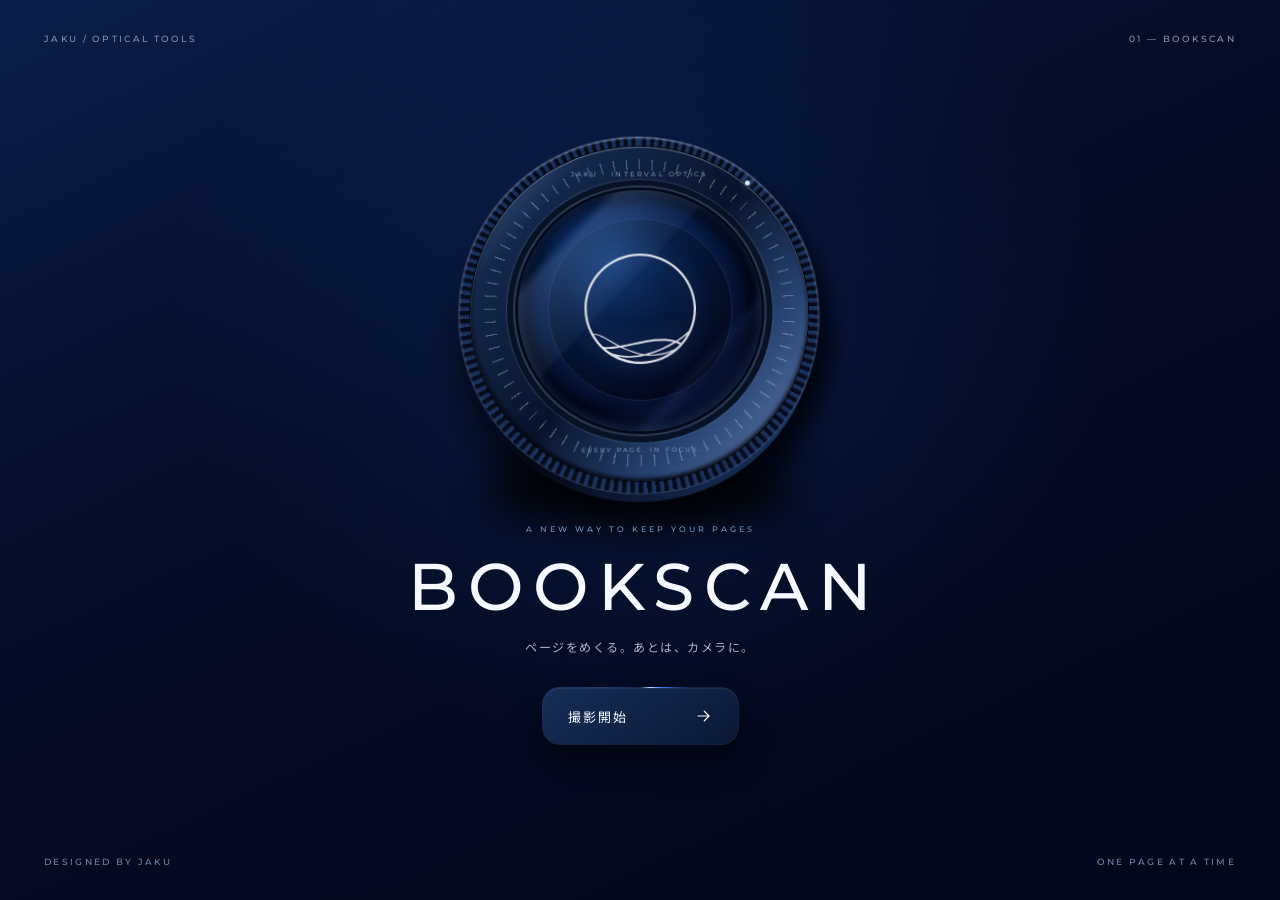
==== index.html @ fdd63ec6 "codex: publish BOOKSCAN static app for GitHub Pages" ====
<!doctype html>
<html lang="ja"><head>
<meta charset="utf-8"><meta name="viewport" content="width=device-width, initial-scale=1, viewport-fit=cover"><meta name="theme-color" content="#03081c"><meta name="apple-mobile-web-app-capable" content="yes"><meta name="apple-mobile-web-app-status-bar-style" content="black-translucent"><meta name="description" content="BOOKSCAN — ページをめくる。あとは、カメラに。JAKUのインターバルカメラ。"><title>BOOKSCAN — JAKU</title>
<link rel="icon" href="./assets/jaku-logo-white.svg" type="image/svg+xml"><link rel="preconnect" href="https://fonts.googleapis.com"><link rel="preconnect" href="https://fonts.gstatic.com" crossorigin><link href="https://fonts.googleapis.com/css2?family=Montserrat:wght@400;500;600;700&family=Noto+Sans+JP:wght@400;500;600&display=swap" rel="stylesheet"><link rel="stylesheet" href="./styles.css"><script src="./vendor/gsap.min.js" defer></script><script type="module" src="./src/app.js"></script>
</head><body data-screen="cover">
<svg class="symbol-library" xmlns="http://www.w3.org/2000/svg" aria-hidden="true"><defs>
<symbol id="i-arrow" viewBox="0 0 24 24"><path d="M5 12h14m-6-6 6 6-6 6"/></symbol><symbol id="i-back" viewBox="0 0 24 24"><path d="m15 6-6 6 6 6"/></symbol><symbol id="i-menu" viewBox="0 0 24 24"><path d="M4 8h16M4 16h16"/></symbol><symbol id="i-close" viewBox="0 0 24 24"><path d="m6 6 12 12M6 18 18 6"/></symbol><symbol id="i-camera" viewBox="0 0 24 24"><path d="M8 5 6 8H3v12h18V8h-3l-2-3Z"/><circle cx="12" cy="13" r="3.5"/></symbol><symbol id="i-flip" viewBox="0 0 24 24"><path d="M20 9a8 8 0 0 0-14-3L3 9m0-5v5h5m-4 6a8 8 0 0 0 14 3l3-3m0 5v-5h-5"/></symbol><symbol id="i-grid" viewBox="0 0 24 24"><rect x="4" y="4" width="16" height="16" rx="1"/><path d="M9.3 4v16M14.7 4v16M4 9.3h16M4 14.7h16"/></symbol><symbol id="i-photo" viewBox="0 0 24 24"><rect x="3" y="3" width="18" height="18" rx="3"/><circle cx="8" cy="8" r="1.5"/><path d="m3 17 5-5 4 4 4-6 5 7"/></symbol><symbol id="i-down" viewBox="0 0 24 24"><path d="m6 9 6 6 6-6"/></symbol>
</defs></svg>
<main id="cover" class="cover">
<div class="cover-top"><span class="micro">JAKU / OPTICAL TOOLS</span><span class="micro">01 — BOOKSCAN</span></div>
<div class="cover-content">
<div id="lens-scene" class="lens-scene" aria-hidden="true"><div class="lens-shadow"></div><div id="lens-object" class="lens-object"><div class="lens-body"></div><div class="lens-knurl"></div><div class="lens-bezel"></div><div class="lens-ticks"></div><div class="lens-label lens-label-top">JAKU · INTERVAL OPTICS</div><div class="lens-label lens-label-bottom">EVERY PAGE. IN FOCUS.</div><div class="lens-glass"><div class="lens-caustic"></div><img src="./assets/jaku-logo-white.svg" alt="" class="lens-logo"><div class="lens-reflection"></div></div><span class="lens-dot"></span></div></div>
<div class="cover-copy"><p class="eyebrow">A NEW WAY TO KEEP YOUR PAGES</p><h1>BOOKSCAN</h1><p class="cover-description">ページをめくる。あとは、カメラに。</p></div>
<button id="enter-camera" class="shiny-cta" type="button"><span>撮影開始</span><svg><use href="#i-arrow"/></svg></button>
</div><div class="cover-bottom"><span class="micro">DESIGNED BY JAKU</span><span class="micro">ONE PAGE AT A TIME</span></div></main>
<main id="camera-screen" class="camera-screen" hidden aria-label="撮影画面">
<header class="camera-header"><button id="open-menu" class="icon-button" type="button" aria-label="メニューを開く"><svg><use href="#i-menu"/></svg></button><div class="camera-wordmark"><img src="./assets/jaku-logo-white.svg" alt="JAKU"><span>BOOKSCAN</span></div><button id="toggle-grid" class="icon-button" type="button" aria-label="グリッド表示" aria-pressed="true"><svg><use href="#i-grid"/></svg></button></header>
<section class="camera-stage" aria-label="カメラプレビュー"><div class="stage-meta"><span><i id="status-dot" class="dot"></i><span id="source-label">STANDBY</span></span><span id="frame-label">3:4 / PORTRAIT</span></div>
<div class="view-well"><div id="viewfinder" class="viewfinder"><video id="camera" autoplay playsinline muted hidden></video><canvas id="mock" width="1280" height="960" hidden></canvas><div id="empty-camera" class="empty-camera"><svg><use href="#i-camera"/></svg><h2>ページを、フレームの中へ。</h2><p id="camera-help">カメラの準備をしています</p><button id="camera-power" class="outline-button" type="button">カメラを開く</button><button id="try-mock" class="text-button" type="button">カメラを使わずに試す</button></div><div id="grid" class="grid-overlay" hidden aria-hidden="true"></div><span class="frame-corner tl"></span><span class="frame-corner tr"></span><span class="frame-corner bl"></span><span class="frame-corner br"></span><div id="countdown" class="countdown" hidden aria-hidden="true">5</div><div id="flash" class="flash" aria-hidden="true"></div><span id="mode-tag" class="mode-tag" hidden>MOCK</span></div></div>
<div class="stage-footer"><span id="dimensions">JPEG / AUTO CAPTURE</span><span>枠の内側が保存されます</span></div></section>
<section class="camera-dock" aria-label="撮影操作"><div class="dock-top"><span class="eyebrow">CAPTURE CONTROL</span><span id="shot-count" class="shot-count">00 <small>/ 10</small></span></div><div class="quick-settings" aria-label="撮影設定"><button type="button" data-sheet="interval" aria-label="撮影間隔を変更"><span>間隔</span><b id="interval-value">5秒</b><svg><use href="#i-down"/></svg></button><button type="button" data-sheet="orientation" aria-label="保存方向を変更"><span>保存方向</span><b id="orientation-value">縦 3:4</b><svg><use href="#i-down"/></svg></button><button type="button" data-sheet="delay" aria-label="開始待ち時間を変更"><span>開始待ち</span><b id="delay-value">5秒</b><svg><use href="#i-down"/></svg></button></div>
<div class="capture-row"><button id="open-gallery" class="thumbnail-button" type="button" aria-label="撮影した写真を開く"><svg><use href="#i-photo"/></svg><img id="latest-photo" alt="最新の写真" hidden><span id="thumbnail-count">0</span></button><div class="shutter-wrap"><button id="start" class="shutter" type="button" aria-label="連続撮影を開始" disabled><span class="shutter-core"></span></button><span id="start-label">連続撮影</span></div><button id="flip-camera" class="icon-button flip-button" type="button" aria-label="前面と背面カメラを切り替え"><svg><use href="#i-flip"/></svg></button></div><div class="dock-bottom"><button id="single" class="text-button" type="button" disabled>1枚だけ撮る</button><span id="session-status" role="status">準備中</span><button type="button" data-sheet="total" id="total-button" class="text-button" aria-label="撮影枚数を変更">10枚で停止</button></div><p id="wake-status" class="sr-only">画面の消灯防止：待機中</p></section></main>
<main id="gallery-screen" class="gallery-screen" hidden><header class="gallery-header"><button id="back-camera" class="icon-button" type="button" aria-label="撮影画面に戻る"><svg><use href="#i-back"/></svg></button><div><p class="eyebrow">YOUR COLLECTION</p><h1>撮影した写真 <span id="gallery-count">0</span></h1></div><img src="./assets/jaku-logo-white.svg" alt="JAKU"></header><div class="gallery-content"><p class="gallery-help">一枚ずつ、手元に残す。</p><div id="gallery-empty" class="gallery-empty"><svg><use href="#i-photo"/></svg><p>撮影した写真がここに並びます。</p></div><div id="gallery" class="gallery"></div><p id="storage-status" class="storage-status">保存領域を確認中…</p><p class="storage-note">写真はこのブラウザに保存されます。大切な写真は「保存」または「共有」から端末へ書き出してください。</p></div></main>
<div id="notice" class="notice" role="status" aria-live="polite" hidden></div>
<dialog id="settings-dialog" class="bottom-sheet" aria-labelledby="sheet-title"><div class="sheet-handle" aria-hidden="true"></div><div class="sheet-header"><div><p class="eyebrow">FINE TUNE</p><h2 id="sheet-title">撮影間隔</h2></div><button type="button" data-close-dialog class="icon-button" aria-label="設定を閉じる"><svg><use href="#i-close"/></svg></button></div><p id="sheet-description"></p><fieldset id="settings"><div id="sheet-options" class="segmented"></div></fieldset><p class="sheet-footnote">設定はこの端末に記憶されます</p></dialog>
<dialog id="menu-dialog" class="bottom-sheet menu-sheet" aria-labelledby="menu-title"><div class="sheet-handle" aria-hidden="true"></div><div class="sheet-header"><h2 id="menu-title">BOOKSCAN</h2><button type="button" data-close-dialog class="icon-button" aria-label="メニューを閉じる"><svg><use href="#i-close"/></svg></button></div><button id="go-home" type="button" class="menu-item">表紙に戻る<span>↗</span></button><button id="menu-gallery" type="button" class="menu-item">撮影した写真<span>↗</span></button><div class="menu-source"><span>撮影ソース</span><div class="segmented"><button type="button" data-mode="camera" aria-pressed="true">実カメラ</button><button type="button" data-mode="mock" aria-pressed="false">モック</button></div></div><p class="menu-note">音声なし。撮影中はこの画面を開いたままに。<br>画面を離れると撮影を停止します。</p><p class="credits"><a href="./credits.html" target="_blank" rel="noopener">Credits & licenses</a><span>JAKU / v0.2</span></p></dialog>
<dialog id="photo-dialog" class="photo-dialog" aria-labelledby="photo-title"><div class="sheet-header"><h2 id="photo-title">撮影した写真</h2><button id="close-photo" class="icon-button" type="button" aria-label="写真を閉じる"><svg><use href="#i-close"/></svg></button></div><img id="large-photo" alt="撮影した写真の拡大表示"><p id="photo-info"></p><div id="detail-actions" class="detail-actions"></div></dialog><noscript>BOOKSCANを使うにはJavaScriptを有効にしてください。</noscript>
</body></html>
---- styles.css ----
/* Shiny border adapted from Ryan Mulligan, codepen.io/hexagoncircle/pen/MWMqXbK.
   MIT license and changes: credits.html. BOOKSCAN / JAKU app study. */
@property --shine-angle{syntax:'<angle>';initial-value:0deg;inherits:false}
:root{color-scheme:dark;--ink:#03081c;--navy:#0b1d4a;--blue:#1f5fd6;--sky:#bfe0ff;--text:#f6f9ff;--muted:#93a6c9;--line:#b9d3ff23;--font:'Montserrat','Noto Sans JP',sans-serif}
*{box-sizing:border-box}html,body{margin:0;min-height:100%;background:var(--ink);color:var(--text);font-family:var(--font);-webkit-font-smoothing:antialiased}body{overflow:hidden}button,a{-webkit-tap-highlight-color:transparent}button{font:inherit;color:inherit;cursor:pointer;touch-action:manipulation;border:0}button:disabled{opacity:.36;cursor:not-allowed}button:focus-visible,a:focus-visible{outline:2px solid #bfe0ff;outline-offset:5px}svg{width:24px;height:24px;fill:none;stroke:currentColor;stroke-width:1.5;stroke-linecap:round;stroke-linejoin:round;flex-shrink:0}a{color:inherit}[hidden]{display:none!important}.symbol-library{position:absolute;width:0;height:0;overflow:hidden}.sr-only{position:absolute;width:1px;height:1px;padding:0;overflow:hidden;clip:rect(0,0,0,0);white-space:nowrap}.micro,.eyebrow{font-size:9px;font-weight:500;letter-spacing:2.3px;line-height:1.5}.eyebrow{margin:0;color:var(--muted)}
.cover{height:100svh;height:100dvh;min-height:480px;position:relative;isolation:isolate;display:flex;flex-direction:column;padding:calc(27px + env(safe-area-inset-top)) max(28px,env(safe-area-inset-right)) calc(25px + env(safe-area-inset-bottom)) max(28px,env(safe-area-inset-left));overflow:hidden;background:radial-gradient(ellipse at 50% 35%,#103d8c45,transparent 52%),linear-gradient(155deg,#0b1d4a 0%,#050d27 40%,#03081c 78%)}.cover::before{content:'';position:absolute;inset:0;background:linear-gradient(90deg,transparent 49.9%,#d1e4ff05 50%,transparent 50.1%),linear-gradient(0deg,transparent 49.9%,#d1e4ff05 50%,transparent 50.1%);background-size:90px 90px;mask-image:radial-gradient(ellipse,#000,transparent 70%);z-index:-1}.cover-top,.cover-bottom{display:flex;align-items:center;justify-content:space-between;gap:20px;color:#8296bb}.cover-top{flex-shrink:0}.cover-bottom{margin-top:auto;color:#7285a9}.cover-content{flex:1;display:flex;flex-direction:column;align-items:center;justify-content:center;min-height:0;padding-bottom:32px}.cover-copy{text-align:center;position:relative}.cover-copy .eyebrow{font-size:8px;letter-spacing:3px;color:#7896c2}.cover h1{font-size:clamp(36px,6vw,66px);font-weight:500;letter-spacing:.15em;margin:16px 0 15px;padding-left:.15em;line-height:1.1}.cover-description{font-size:12px;color:#a8b7d0;font-weight:400;letter-spacing:1.5px;margin:0 0 32px}
.lens-scene{width:330px;height:330px;flex-shrink:0;perspective:850px;position:relative;margin-bottom:20px}.lens-object{width:100%;height:100%;position:absolute;transform:rotateX(13deg) rotateY(-15deg) rotateZ(-9deg);transform-style:preserve-3d}.lens-object>div{position:absolute;border-radius:50%}.lens-shadow{position:absolute;width:80%;height:15%;background:#000;filter:blur(22px);bottom:0;left:10%;opacity:.85;transform:translateY(20px)}.lens-body{inset:9px 0 -9px;background:linear-gradient(120deg,#0c1e43,#030614 45%,#1c3a6d);box-shadow:0 26px 38px #0009,14px 6px 22px #030615,1px 1px 1px #a1c1ff49;transform:translateZ(-16px)}.lens-knurl{inset:0;background:repeating-conic-gradient(from 0deg,#19315b 0deg 1deg,#050b1b 1.6deg 2.7deg);box-shadow:inset 0 1px 2px #d8e9ff91,0 0 0 1px #7191bf50;transform:translateZ(0)}.lens-bezel{inset:12px;background:linear-gradient(130deg,#5373a5 0%,#14284b 20%,#08132b 50%,#294675 75%,#6b86b5 100%);box-shadow:inset 0 1px 1px #cadfff7d,0 0 0 1px #000,inset 0 -2px 4px #000;transform:translateZ(5px)}.lens-ticks{inset:23px;background:repeating-conic-gradient(#9eb9e270 0deg .4deg,transparent .5deg 5deg);mask:radial-gradient(circle,transparent 64%,black 64.5% 69%,transparent 69.5%);transform:translateZ(8px)}.lens-label{font:7px var(--font);letter-spacing:2.2px;color:#9eafd0;text-align:center;width:100%;z-index:1;border-radius:0!important;transform:translateZ(10px)}.lens-label-top{top:38px}.lens-label-bottom{bottom:38px;font-size:6px;letter-spacing:2px}.lens-glass{inset:55px;overflow:hidden;background:radial-gradient(circle at 37% 30%,#123c79 0%,#071c43 30%,#020718 65%,#1b2f65 90%);box-shadow:0 0 0 3px #020817,0 0 0 5px #7b99c64f,0 0 0 11px #071124,0 0 0 12px #5e7fa555,inset 0 0 18px #000,inset 0 -1px 9px #5397ff78;transform:translateZ(12px)}.lens-logo{position:absolute;width:46%;height:46%;left:27%;top:27%;opacity:.85;filter:drop-shadow(0 0 12px #6b9aff77)}.lens-reflection{position:absolute;inset:-25%;background:linear-gradient(133deg,transparent 28%,#b9d7ff25 30%,#d4e5ff0c 43%,transparent 44%,transparent 63%,#678dff14 65%,transparent 68%);transform:translateX(-10px)}.lens-caustic{position:absolute;inset:12%;border-radius:50%;border:1px solid #4564aa4d;box-shadow:0 0 0 14px #1f5fd609,0 0 30px #305ed52b}.lens-dot{position:absolute;right:19%;top:14%;width:5px;height:5px;border-radius:50%;background:#dbeaff;box-shadow:0 0 9px #70aaff;transform:translateZ(12px)}
.shiny-cta{--shine-angle:0deg;position:relative;isolation:isolate;display:flex;align-items:center;justify-content:space-between;gap:66px;min-height:58px;padding:0 25px;border:1px solid transparent;border-radius:18px;background:linear-gradient(145deg,#172e58,#0a1734) padding-box,conic-gradient(from var(--shine-angle),#7799d72b,#bfe0ff 5%,#377cff 10%,#7799d72b 17% 70%,#3c70c780 85%,#7799d72b) border-box;box-shadow:inset 0 1px 0 #e4edff12,0 5px 0 #010615,0 16px 30px #0007;animation:shine 7s linear infinite;font-size:13px;letter-spacing:2px;transition:box-shadow .2s,translate .2s}.shiny-cta svg{width:19px}.shiny-cta:active{translate:0 3px;box-shadow:inset 0 1px 0 #e4edff12,0 2px 0 #010615,0 7px 14px #0005}@keyframes shine{to{--shine-angle:360deg}}
.camera-screen{height:100svh;height:100dvh;padding-top:env(safe-area-inset-top);display:grid;grid-template-rows:60px minmax(0,1fr) auto;background:radial-gradient(ellipse at 80% 100%,#0b1d4a 0,transparent 60%),#03081c;max-width:1400px;margin:auto;overflow:hidden}.camera-header{display:flex;justify-content:space-between;align-items:center;padding:0 max(16px,env(safe-area-inset-right)) 0 max(16px,env(safe-area-inset-left))}.icon-button{width:44px;height:44px;display:inline-flex;align-items:center;justify-content:center;border-radius:50%;background:transparent;color:#b9c9e5}.icon-button:active{background:#c4dbff14}.camera-wordmark{display:flex;align-items:center;gap:10px;font-size:14px;font-weight:600;letter-spacing:2.5px}.camera-wordmark img{width:24px;height:24px}.camera-stage{display:grid;grid-template-rows:27px minmax(0,1fr) 28px;min-height:0;padding:0 max(16px,env(safe-area-inset-right)) 0 max(16px,env(safe-area-inset-left))}.stage-meta,.stage-footer{display:flex;align-items:center;justify-content:space-between;gap:12px;font-size:8px;letter-spacing:1.2px;color:#91a4c4}.stage-meta>span:first-child{display:flex;align-items:center;gap:6px}.stage-footer{font-size:8px;letter-spacing:.6px;color:#8092b2}.dot{width:4px;height:4px;border-radius:50%;display:inline-block;background:#6c7c98}.dot.live{background:#82b8ff;box-shadow:0 0 7px #4f93ff}.view-well{min-height:0;position:relative;display:flex;align-items:center;justify-content:center;container-type:size;background:#020611;border-radius:8px;overflow:hidden;box-shadow:0 0 0 1px #9cc3ff15,inset 0 0 30px #0009}.viewfinder{width:100%;max-height:100%;aspect-ratio:3/4;position:relative;overflow:hidden;background:radial-gradient(ellipse at 50% 30%,#102749,#06112a 70%)}.viewfinder.landscape{aspect-ratio:4/3}@supports(width:1cqw){.viewfinder{width:min(100cqw,75cqh)}.viewfinder.landscape{width:min(100cqw,133.333cqh)}}.viewfinder video,.viewfinder canvas{display:block;width:100%;height:100%;position:absolute;inset:0;object-fit:cover}.empty-camera{position:absolute;inset:0;display:flex;flex-direction:column;justify-content:center;align-items:center;text-align:center;padding:14px}.empty-camera>svg{width:36px;height:36px;color:#8cace0;margin-bottom:14px;stroke-width:1}.empty-camera h2{font-size:13px;letter-spacing:.5px;font-weight:400;margin:0 0 10px}.empty-camera p{font-size:10px;line-height:1.7;color:#9fb2d4;margin:0 0 15px}.outline-button{min-height:44px;padding:8px 18px;border:1px solid #7099db66;background:#244d8829;border-radius:10px;font-size:11px}.text-button{background:transparent;color:#acc3e7;font-size:10px;min-height:44px;padding:8px}.grid-overlay{position:absolute;inset:0;background:linear-gradient(90deg,transparent 33.2%,#fff3 33.3%,transparent 33.5%,transparent 66.5%,#fff3 66.6%,transparent 66.8%),linear-gradient(0deg,transparent 33.2%,#fff3 33.3%,transparent 33.5%,transparent 66.5%,#fff3 66.6%,transparent 66.8%);pointer-events:none}.frame-corner{position:absolute;width:17px;height:17px;border-color:#d7e6ffb5;border-style:solid;border-width:0;pointer-events:none}.tl{top:8px;left:8px;border-top-width:1px;border-left-width:1px}.tr{top:8px;right:8px;border-top-width:1px;border-right-width:1px}.bl{bottom:8px;left:8px;border-bottom-width:1px;border-left-width:1px}.br{bottom:8px;right:8px;border-bottom-width:1px;border-right-width:1px}.mode-tag{position:absolute;top:16px;left:50%;transform:translateX(-50%);border:1px solid #fff4;background:#03081caa;border-radius:4px;padding:3px 6px;font-size:8px;letter-spacing:2px}.countdown{position:absolute;inset:0;display:flex;justify-content:center;align-items:center;font-size:64px;font-weight:400;text-shadow:0 2px 24px #0009;pointer-events:none}.flash{position:absolute;inset:0;background:#c9e2ff;opacity:0;pointer-events:none}.flash.fire{animation:expose .28s ease-out}@keyframes expose{0%{opacity:.45}100%{opacity:0}}
.camera-dock{padding:8px max(22px,env(safe-area-inset-right)) calc(6px + env(safe-area-inset-bottom)) max(22px,env(safe-area-inset-left));background:linear-gradient(#0a183122,#09152e88);border-top:1px solid #a1bfee0e;position:relative}.dock-top{display:none}.quick-settings{display:grid;grid-template-columns:1fr 1fr 1fr;gap:8px}.quick-settings>button{display:grid;grid-template-columns:1fr auto;grid-template-rows:auto auto;gap:2px 4px;min-height:53px;border-radius:12px;padding:9px 12px;text-align:left;border:1px solid #9db6e425;background:linear-gradient(150deg,#172d50,#0b1730);box-shadow:inset 0 1px 0 #e1edff0d,0 3px 5px #0002}.quick-settings>button>span{font-size:8px;color:#8ea6ca;grid-column:1}.quick-settings b{font-size:12px;font-weight:500;white-space:nowrap;grid-column:1}.quick-settings svg{width:13px;height:13px;grid-column:2;grid-row:1/3;align-self:center;color:#809bc4}.capture-row{display:grid;grid-template-columns:1fr 100px 1fr;align-items:center;justify-items:center;padding:17px 14px 0}.thumbnail-button{width:45px;height:51px;position:relative;border-radius:9px;border:1px solid #8eabd15e;background:linear-gradient(135deg,#173258,#08162c);box-shadow:0 3px 7px #0005;display:flex;justify-content:center;align-items:center;overflow:hidden}.thumbnail-button>svg{width:21px;color:#b6c9e6}.thumbnail-button>img{position:absolute;inset:0;width:100%;height:100%;object-fit:cover}.thumbnail-button>span{position:absolute;right:0;bottom:0;font-size:8px;padding:2px 5px;background:#050b1bce;border-radius:5px 0 0 0}.shutter-wrap{display:flex;flex-direction:column;align-items:center;gap:8px}.shutter{height:72px;width:72px;border-radius:50%;position:relative;display:grid;place-items:center;background:linear-gradient(145deg,#6483b1,#0b1930 35%,#172f52 70%,#90a8ca);box-shadow:0 4px 0 #020917,0 8px 14px #0007,inset 0 1px 1px #d8e9ff;transition:transform .15s}.shutter::before{content:'';position:absolute;inset:3px;border:1px solid #94bcfb77;border-radius:50%;background:#071630}.shutter-core{width:56px;height:56px;position:relative;border-radius:50%;background:linear-gradient(145deg,#f7fbff,#b8d0f4 55%,#759bd4);box-shadow:inset 0 1px 2px #fff,0 2px 3px #0009;transition:border-radius .25s,scale .25s,background .25s}.shutter:active{transform:translateY(3px)}.shutter.stop .shutter-core{border-radius:8px;scale:.58;background:#7bb2ff}.shutter.stop{box-shadow:0 0 0 1px #6ca6ff,0 0 22px #1f5fd660,0 7px 14px #0007}.shutter-wrap>span{font-size:9px;color:#bbcee9;letter-spacing:1px}.flip-button{width:45px;height:45px;background:#c8dcff09;border:1px solid #9cb9e724;box-shadow:inset 0 1px 0 #e1edff0a,0 2px 6px #0003}.dock-bottom{display:flex;align-items:center;justify-content:space-between;gap:4px}.dock-bottom .text-button{font-size:9px;white-space:nowrap;padding:8px 0}.dock-bottom #session-status{font-size:9px;text-align:center;line-height:1.5;color:#849cbe;max-width:50%}
.notice{position:fixed;z-index:20;top:calc(68px + env(safe-area-inset-top));left:50%;transform:translateX(-50%);width:max-content;max-width:min(520px,calc(100vw - 32px));background:#102345f2;border:1px solid #577caf77;box-shadow:0 12px 30px #0006;backdrop-filter:blur(16px);border-radius:12px;padding:13px 16px;font-size:11px;line-height:1.8;pointer-events:none}.notice.error{background:#352710f5;border-color:#a98348;color:#fff0d5;pointer-events:auto}.gallery-screen{height:100svh;height:100dvh;overflow:auto;background:linear-gradient(150deg,#0b1d4a66,#03081c 60%);padding:env(safe-area-inset-top) max(20px,env(safe-area-inset-right)) calc(24px + env(safe-area-inset-bottom)) max(20px,env(safe-area-inset-left))}.gallery-header{display:flex;align-items:center;gap:12px;padding:26px 0 20px;border-bottom:1px solid var(--line);max-width:1000px;margin:auto}.gallery-header>img{width:30px;height:30px;margin-left:auto}.gallery-header h1{font-size:18px;font-weight:500;margin:7px 0 0}.gallery-header h1 span{color:#8aaae0;font-size:12px;margin-left:6px}.gallery-header .eyebrow{font-size:8px}.gallery-content{max-width:1000px;margin:auto}.gallery-help{font-size:12px;color:var(--muted);margin:24px 0}.gallery{display:grid;grid-template-columns:repeat(auto-fill,minmax(150px,1fr));gap:12px}.photo-card{background:linear-gradient(145deg,#142747,#09152e);border:1px solid var(--line);border-radius:14px;overflow:hidden}.photo-open{padding:0;position:relative;width:100%;aspect-ratio:3/4;background:#010510;display:block}.photo-open img{width:100%;height:100%;object-fit:contain}.photo-badge{position:absolute;top:8px;left:8px;padding:3px 5px;background:#03081cbf;border-radius:4px;font-size:7px;letter-spacing:1px}.photo-body{padding:10px}.photo-meta{display:flex;justify-content:space-between;gap:4px;font-size:8px;color:var(--muted);margin-bottom:12px}.photo-actions{display:flex;flex-wrap:wrap;gap:6px}.photo-actions button,.detail-actions button{min-height:40px;padding:8px 12px;border:1px solid #6489c244;background:#1f5fd622;border-radius:7px;font-size:10px;flex:1;white-space:nowrap}.photo-actions .delete{background:transparent;color:#c7b595;flex:0}.photo-actions .share{flex-basis:100%}.gallery-empty{display:grid;justify-items:center;gap:20px;padding:70px 0;color:#91a8ca;font-size:12px}.gallery-empty svg{width:40px;height:40px;stroke-width:1}.storage-status,.storage-note{font-size:10px;color:#889dbe;line-height:1.8}.storage-status{margin-top:28px}
 dialog{color:var(--text);font-family:var(--font)}dialog::backdrop{background:#010614a6;backdrop-filter:blur(7px)}.bottom-sheet{position:fixed;inset:auto 0 0;margin:0 auto;width:min(100%,520px);max-width:100%;max-height:85dvh;padding:10px 24px calc(24px + env(safe-area-inset-bottom));border:1px solid #91b7f044;border-bottom:0;border-radius:26px 26px 0 0;background:linear-gradient(145deg,#1b3154f9,#09152ffb 65%);box-shadow:inset 0 1px 0 #e9f3ff1c,0 -20px 100px #0005;overflow:auto}.sheet-handle{height:3px;width:32px;border-radius:3px;background:#a0b5d65c;margin:0 auto 12px}.sheet-header{display:flex;align-items:center;justify-content:space-between;gap:16px}.sheet-header h2{font-size:20px;font-weight:500;letter-spacing:.4px;margin:6px 0}.sheet-header .eyebrow{font-size:8px}.sheet-header .icon-button{background:#bcd5ff0a}.bottom-sheet>p{font-size:12px;color:#a3b7d8;line-height:1.8}.bottom-sheet fieldset{border:0;padding:0;margin:24px 0}.segmented{display:flex;position:relative;gap:4px;padding:5px;border-radius:13px;background:#02091e99;box-shadow:inset 0 1px 5px #0005;border:1px solid #9cbcec19}.segmented button{flex:1;position:relative;z-index:1;min-height:48px;padding:9px 6px;border-radius:9px;background:transparent;font-size:13px;white-space:nowrap;transition:background .2s,box-shadow .2s}.segmented button[aria-pressed=true]{background:linear-gradient(150deg,#456da8,#1b3e74);box-shadow:inset 0 1px 0 #c5dfff4a,0 3px 6px #0006}.sheet-footnote{font-size:10px!important;text-align:center;color:#8098bd!important;margin-top:23px}.menu-item{min-height:58px;border-bottom:1px solid var(--line);background:transparent;width:100%;display:flex;align-items:center;justify-content:space-between;padding:0 3px;font-size:13px}.menu-item>span{color:#a0bde5}.menu-source{display:flex;align-items:center;gap:20px;justify-content:space-between;margin:24px 0}.menu-source>span{font-size:11px;color:var(--muted)}.menu-source .segmented{flex:1;max-width:245px}.menu-source .segmented button{font-size:11px;min-height:40px}.menu-note{font-size:10px!important}.credits{display:flex;justify-content:space-between;gap:10px;font-size:9px!important;border-top:1px solid var(--line);padding-top:16px;margin-top:24px}.credits a{text-decoration:none}.photo-dialog{border:1px solid var(--line);border-radius:20px;background:#0b1932;width:min(680px,calc(100% - 24px));max-height:94dvh;padding:16px}.photo-dialog .sheet-header h2{font-size:15px}#large-photo{display:block;margin:16px auto;max-width:100%;max-height:62dvh;object-fit:contain}#photo-info{font-size:10px;color:var(--muted);line-height:1.7}.detail-actions{display:flex;gap:8px}
@media(min-width:900px) and (min-height:600px){.cover{padding:32px 44px}.lens-scene{width:360px;height:360px;margin-bottom:28px}.lens-glass{inset:60px}.cover-content{padding-bottom:20px}.camera-screen{grid-template-columns:minmax(0,1fr) 290px;grid-template-rows:72px minmax(0,1fr) 32px;padding:24px}.camera-header{grid-column:1/-1;padding:0 0 16px}.camera-stage{padding:0 26px 0 0;grid-row:2;grid-template-rows:32px minmax(0,1fr) 32px}.camera-dock{grid-column:2;grid-row:2;align-self:center;border:1px solid var(--line);border-radius:24px;padding:25px 20px;background:linear-gradient(145deg,#172d50aa,#071229);box-shadow:0 20px 60px #0005}.dock-top{display:flex;align-items:center;justify-content:space-between;margin-bottom:28px}.dock-top .eyebrow{font-size:8px;letter-spacing:1.3px}.shot-count{font-size:20px}.shot-count small{font-size:10px;color:var(--muted)}.quick-settings{grid-template-columns:1fr;gap:10px}.quick-settings>button{grid-template-columns:1fr auto auto;grid-template-rows:auto;align-items:center;min-height:57px;padding:12px 15px}.quick-settings>button>span{font-size:10px}.quick-settings b{grid-column:2}.quick-settings svg{grid-column:3;grid-row:1;margin-left:10px}.capture-row{padding:32px 0 20px;grid-template-columns:1fr 100px 1fr}.dock-bottom{flex-wrap:wrap}.dock-bottom #session-status{order:3;width:100%;max-width:100%;margin-top:12px}.stage-meta,.stage-footer{font-size:10px}}
@media(orientation:landscape) and (max-height:599px){.cover{min-height:0;padding:18px max(28px,env(safe-area-inset-right)) 15px max(28px,env(safe-area-inset-left))}.cover-content{display:grid;grid-template-columns:260px minmax(0,1fr);grid-template-rows:1fr auto 1fr;column-gap:30px;align-content:center;width:min(700px,100%);margin:auto;padding:0}.lens-scene{width:230px;height:230px;grid-column:1;grid-row:1/4;margin:0 auto}.lens-glass{inset:39px}.lens-label-top{top:28px}.lens-label-bottom{bottom:28px}.lens-label{font-size:5px}.lens-bezel{inset:9px}.lens-ticks{inset:16px}.cover-copy{grid-column:2;grid-row:1/3;align-self:end;padding-bottom:16px}.cover h1{font-size:34px}.cover-description{margin-bottom:8px;font-size:10px}.cover-copy .eyebrow{font-size:6px;letter-spacing:2px}.shiny-cta{grid-column:2;grid-row:3;align-self:start;justify-self:center;min-height:49px;gap:50px}.cover-top .micro,.cover-bottom .micro{font-size:7px}.camera-screen{grid-template-columns:minmax(0,1fr) 195px;grid-template-rows:44px minmax(0,1fr);padding:env(safe-area-inset-top) max(14px,env(safe-area-inset-right)) max(8px,env(safe-area-inset-bottom)) max(14px,env(safe-area-inset-left))}.camera-header{grid-column:1/-1;padding:0}.camera-wordmark{font-size:11px}.camera-wordmark img{width:20px;height:20px}.camera-stage{grid-row:2;padding:0 14px 0 0;grid-template-rows:22px minmax(0,1fr) 22px}.camera-dock{grid-column:2;grid-row:2;padding:6px 8px 0;border:1px solid var(--line);border-radius:16px;display:flex;flex-direction:column;justify-content:center}.quick-settings{gap:5px}.quick-settings>button{padding:7px 5px;min-height:49px}.quick-settings>button>span{font-size:7px}.quick-settings b{font-size:9px}.quick-settings svg{display:none}.capture-row{padding:14px 0 0;grid-template-columns:1fr 78px 1fr}.thumbnail-button{width:44px;height:44px}.flip-button{width:44px;height:44px}.flip-button svg{width:19px}.shutter{width:64px;height:64px}.shutter-core{width:49px;height:49px}.dock-bottom{flex-wrap:wrap;justify-content:space-around}.dock-bottom #session-status{order:3;max-width:100%;width:100%;font-size:8px;padding-bottom:8px}.dock-bottom .text-button{min-height:44px;font-size:8px}.bottom-sheet{max-height:92dvh;padding-bottom:16px}.bottom-sheet fieldset{margin:14px 0}.sheet-footnote{margin:12px 0}.empty-camera>svg{width:25px;height:25px;margin-bottom:8px}.empty-camera h2{font-size:11px}.empty-camera p{font-size:9px;margin-bottom:8px}.empty-camera .text-button{min-height:44px}}
@media(max-height:720px) and (orientation:portrait){.cover{padding-top:24px;padding-bottom:20px}.lens-scene{width:250px;height:250px;margin-bottom:16px}.lens-glass{inset:43px}.lens-label-top{top:30px}.lens-label-bottom{bottom:30px}.lens-label{font-size:5px}.cover h1{font-size:34px;margin:13px 0}.cover-description{font-size:10px;margin-bottom:25px}.cover-content{padding-bottom:12px}.camera-screen{grid-template-rows:48px minmax(0,1fr) auto}.capture-row{padding-top:12px}.camera-dock{padding-top:7px}.shutter{width:62px;height:62px}.shutter-core{width:47px;height:47px}.shutter-wrap{gap:5px}.quick-settings>button{min-height:49px}.dock-bottom .text-button{min-height:44px}.stage-footer{font-size:7px}.empty-camera h2{font-size:11px}.empty-camera>svg{width:28px;margin-bottom:8px}.empty-camera p{font-size:9px;margin-bottom:8px}}
@media(max-width:359px){.cover h1{font-size:30px}.cover-top .micro,.cover-bottom .micro{font-size:7px;letter-spacing:1.3px}.camera-dock{padding-left:15px;padding-right:15px}.quick-settings>button{padding-left:8px;padding-right:8px}.dock-bottom #session-status{font-size:8px}.gallery{grid-template-columns:repeat(2,minmax(0,1fr))}}
@media(prefers-reduced-motion:reduce){*,*::before,*::after{animation:none!important;transition:none!important;scroll-behavior:auto!important}}
/* Keep programmatic screen focus quiet; keyboard focus remains visible on controls. */
main:focus{outline:none}.quick-settings>button>span{font-size:10px}.quick-settings b{font-size:13px}.dock-bottom .text-button{font-size:10px}.stage-meta,.stage-footer{font-size:9px}
@media(orientation:landscape) and (max-height:599px){.quick-settings>button>span{font-size:8px}.quick-settings b{font-size:10px}.dock-bottom .text-button{font-size:9px}.stage-meta,.stage-footer{font-size:8px}}
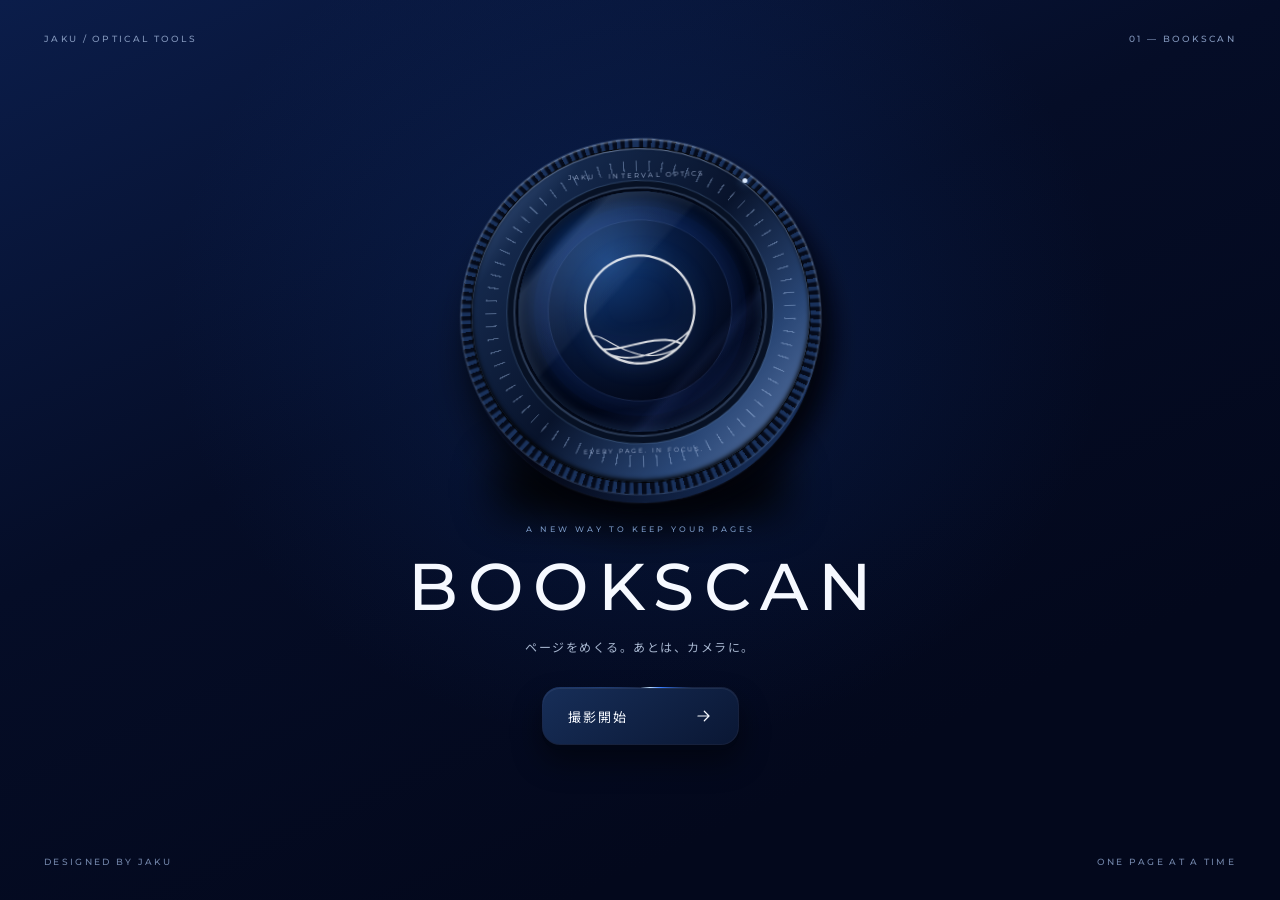
==== commit 775cb8bd: "codex: recover interrupted iPhone photo storage connections" ====
--- a/index.html
+++ b/index.html
@@ -1,7 +1,7 @@
 <!doctype html>
 <html lang="ja"><head>
 <meta charset="utf-8"><meta name="viewport" content="width=device-width, initial-scale=1, viewport-fit=cover"><meta name="theme-color" content="#03081c"><meta name="apple-mobile-web-app-capable" content="yes"><meta name="apple-mobile-web-app-status-bar-style" content="black-translucent"><meta name="description" content="BOOKSCAN — ページをめくる。あとは、カメラに。JAKUのインターバルカメラ。"><title>BOOKSCAN — JAKU</title>
-<link rel="icon" href="./assets/jaku-logo-white.svg" type="image/svg+xml"><link rel="preconnect" href="https://fonts.googleapis.com"><link rel="preconnect" href="https://fonts.gstatic.com" crossorigin><link href="https://fonts.googleapis.com/css2?family=Montserrat:wght@400;500;600;700&family=Noto+Sans+JP:wght@400;500;600&display=swap" rel="stylesheet"><link rel="stylesheet" href="./styles.css"><script src="./vendor/gsap.min.js" defer></script><script type="module" src="./src/app.js"></script>
+<link rel="icon" href="./assets/jaku-logo-white.svg" type="image/svg+xml"><link rel="preconnect" href="https://fonts.googleapis.com"><link rel="preconnect" href="https://fonts.gstatic.com" crossorigin><link href="https://fonts.googleapis.com/css2?family=Montserrat:wght@400;500;600;700&family=Noto+Sans+JP:wght@400;500;600&display=swap" rel="stylesheet"><link rel="stylesheet" href="./styles.css"><script src="./vendor/gsap.min.js" defer></script><script type="module" src="./src/app.js?v=0.2.1"></script>
 </head><body data-screen="cover">
 <svg class="symbol-library" xmlns="http://www.w3.org/2000/svg" aria-hidden="true"><defs>
 <symbol id="i-arrow" viewBox="0 0 24 24"><path d="M5 12h14m-6-6 6 6-6 6"/></symbol><symbol id="i-back" viewBox="0 0 24 24"><path d="m15 6-6 6 6 6"/></symbol><symbol id="i-menu" viewBox="0 0 24 24"><path d="M4 8h16M4 16h16"/></symbol><symbol id="i-close" viewBox="0 0 24 24"><path d="m6 6 12 12M6 18 18 6"/></symbol><symbol id="i-camera" viewBox="0 0 24 24"><path d="M8 5 6 8H3v12h18V8h-3l-2-3Z"/><circle cx="12" cy="13" r="3.5"/></symbol><symbol id="i-flip" viewBox="0 0 24 24"><path d="M20 9a8 8 0 0 0-14-3L3 9m0-5v5h5m-4 6a8 8 0 0 0 14 3l3-3m0 5v-5h-5"/></symbol><symbol id="i-grid" viewBox="0 0 24 24"><rect x="4" y="4" width="16" height="16" rx="1"/><path d="M9.3 4v16M14.7 4v16M4 9.3h16M4 14.7h16"/></symbol><symbol id="i-photo" viewBox="0 0 24 24"><rect x="3" y="3" width="18" height="18" rx="3"/><circle cx="8" cy="8" r="1.5"/><path d="m3 17 5-5 4 4 4-6 5 7"/></symbol><symbol id="i-down" viewBox="0 0 24 24"><path d="m6 9 6 6 6-6"/></symbol>
@@ -23,6 +23,6 @@
 <main id="gallery-screen" class="gallery-screen" hidden><header class="gallery-header"><button id="back-camera" class="icon-button" type="button" aria-label="撮影画面に戻る"><svg><use href="#i-back"/></svg></button><div><p class="eyebrow">YOUR COLLECTION</p><h1>撮影した写真 <span id="gallery-count">0</span></h1></div><img src="./assets/jaku-logo-white.svg" alt="JAKU"></header><div class="gallery-content"><p class="gallery-help">一枚ずつ、手元に残す。</p><div id="gallery-empty" class="gallery-empty"><svg><use href="#i-photo"/></svg><p>撮影した写真がここに並びます。</p></div><div id="gallery" class="gallery"></div><p id="storage-status" class="storage-status">保存領域を確認中…</p><p class="storage-note">写真はこのブラウザに保存されます。大切な写真は「保存」または「共有」から端末へ書き出してください。</p></div></main>
 <div id="notice" class="notice" role="status" aria-live="polite" hidden></div>
 <dialog id="settings-dialog" class="bottom-sheet" aria-labelledby="sheet-title"><div class="sheet-handle" aria-hidden="true"></div><div class="sheet-header"><div><p class="eyebrow">FINE TUNE</p><h2 id="sheet-title">撮影間隔</h2></div><button type="button" data-close-dialog class="icon-button" aria-label="設定を閉じる"><svg><use href="#i-close"/></svg></button></div><p id="sheet-description"></p><fieldset id="settings"><div id="sheet-options" class="segmented"></div></fieldset><p class="sheet-footnote">設定はこの端末に記憶されます</p></dialog>
-<dialog id="menu-dialog" class="bottom-sheet menu-sheet" aria-labelledby="menu-title"><div class="sheet-handle" aria-hidden="true"></div><div class="sheet-header"><h2 id="menu-title">BOOKSCAN</h2><button type="button" data-close-dialog class="icon-button" aria-label="メニューを閉じる"><svg><use href="#i-close"/></svg></button></div><button id="go-home" type="button" class="menu-item">表紙に戻る<span>↗</span></button><button id="menu-gallery" type="button" class="menu-item">撮影した写真<span>↗</span></button><div class="menu-source"><span>撮影ソース</span><div class="segmented"><button type="button" data-mode="camera" aria-pressed="true">実カメラ</button><button type="button" data-mode="mock" aria-pressed="false">モック</button></div></div><p class="menu-note">音声なし。撮影中はこの画面を開いたままに。<br>画面を離れると撮影を停止します。</p><p class="credits"><a href="./credits.html" target="_blank" rel="noopener">Credits & licenses</a><span>JAKU / v0.2</span></p></dialog>
+<dialog id="menu-dialog" class="bottom-sheet menu-sheet" aria-labelledby="menu-title"><div class="sheet-handle" aria-hidden="true"></div><div class="sheet-header"><h2 id="menu-title">BOOKSCAN</h2><button type="button" data-close-dialog class="icon-button" aria-label="メニューを閉じる"><svg><use href="#i-close"/></svg></button></div><button id="go-home" type="button" class="menu-item">表紙に戻る<span>↗</span></button><button id="menu-gallery" type="button" class="menu-item">撮影した写真<span>↗</span></button><div class="menu-source"><span>撮影ソース</span><div class="segmented"><button type="button" data-mode="camera" aria-pressed="true">実カメラ</button><button type="button" data-mode="mock" aria-pressed="false">モック</button></div></div><p class="menu-note">音声なし。撮影中はこの画面を開いたままに。<br>画面を離れると撮影を停止します。</p><p class="credits"><a href="./credits.html" target="_blank" rel="noopener">Credits & licenses</a><span>JAKU / v0.2.1</span></p></dialog>
 <dialog id="photo-dialog" class="photo-dialog" aria-labelledby="photo-title"><div class="sheet-header"><h2 id="photo-title">撮影した写真</h2><button id="close-photo" class="icon-button" type="button" aria-label="写真を閉じる"><svg><use href="#i-close"/></svg></button></div><img id="large-photo" alt="撮影した写真の拡大表示"><p id="photo-info"></p><div id="detail-actions" class="detail-actions"></div></dialog><noscript>BOOKSCANを使うにはJavaScriptを有効にしてください。</noscript>
 </body></html>
